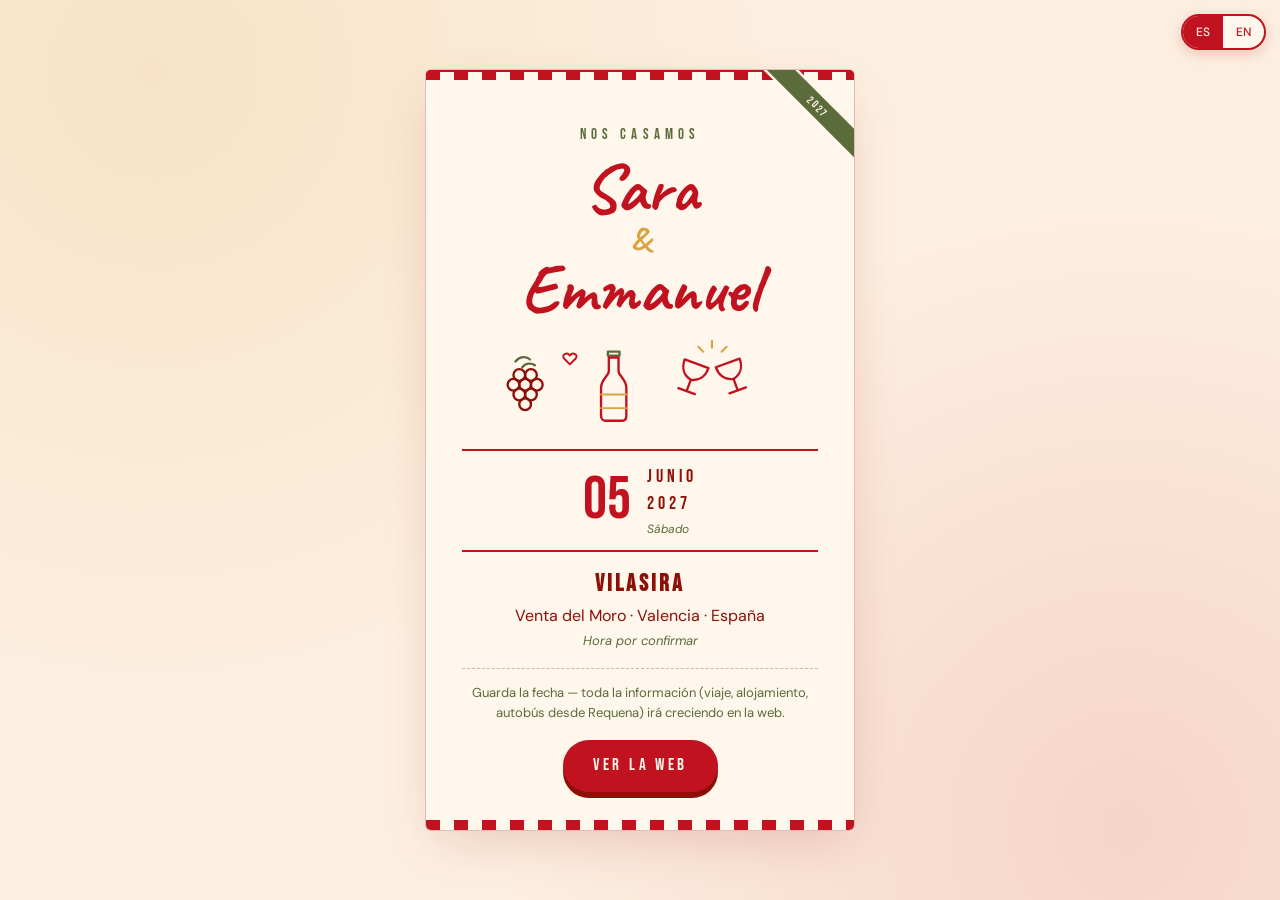
==== save-the-date/index.html @ 6c72cd4c "Web de la boda + save-the-date (demo para GitHub Pages) Sitio estático bilingüe ES/EN y la tarjeta s" ====
<!DOCTYPE html>
<html lang="es">
<head>
<meta charset="utf-8">
<meta name="viewport" content="width=device-width, initial-scale=1, viewport-fit=cover">
<title>Sara &amp; Emmanuel · Save the date · 5 junio 2027</title>
<style>
@font-face{font-family:"Caveat";font-style:normal;font-weight:500;font-display:swap;src:url([data-uri]) format("woff2")}
@font-face{font-family:"Caveat";font-style:normal;font-weight:700;font-display:swap;src:url([data-uri]) format("woff2")}
@font-face{font-family:"Bebas Neue";font-style:normal;font-weight:400;font-display:swap;src:url([data-uri]) format("woff2")}
@font-face{font-family:"DM Sans";font-style:normal;font-weight:400;font-display:swap;src:url([data-uri]) format("woff2")}
@font-face{font-family:"DM Sans";font-style:normal;font-weight:500;font-display:swap;src:url([data-uri]) format("woff2")}
@font-face{font-family:"DM Sans";font-style:italic;font-weight:400;font-display:swap;src:url([data-uri]) format("woff2")}

  :root{
    --ink:#8C1007;        /* rojo tomate oscuro */
    --red:#C1121F;
    --cream:#FFF6EC;
    --paper:#FDEFE0;
    --olive:#5B6B3A;
    --gold:#D9A441;
    --shadow:rgba(140,16,7,.18);
  }
  *{box-sizing:border-box;margin:0;padding:0}
  html{-webkit-text-size-adjust:100%}
  body{
    background:var(--paper);
    background-image:
      radial-gradient(circle at 12% 8%, rgba(217,164,65,.16), transparent 45%),
      radial-gradient(circle at 88% 92%, rgba(193,18,31,.12), transparent 45%);
    color:var(--ink);
    font-family:"DM Sans",system-ui,-apple-system,"Segoe UI",sans-serif;
    min-height:100dvh;
    display:flex;align-items:center;justify-content:center;
    padding:clamp(12px,4vw,40px);
    line-height:1.5;
  }
  /* ---- switch idioma ---- */
  .lang{
    position:fixed;top:14px;right:14px;z-index:20;
    display:flex;border:2px solid var(--red);border-radius:999px;overflow:hidden;
    background:var(--cream);font-size:12px;letter-spacing:.08em;
    box-shadow:0 4px 14px var(--shadow);
  }
  .lang button{
    appearance:none;border:0;background:transparent;color:var(--red);
    font:inherit;font-weight:500;padding:7px 13px;cursor:pointer;
  }
  .lang button[aria-pressed="true"]{background:var(--red);color:var(--cream)}
  [data-lang]{display:none}
  body.es [data-lang="es"],body.en [data-lang="en"]{display:block}
  span[data-lang]{display:none}
  body.es span[data-lang="es"],body.en span[data-lang="en"]{display:inline}

  /* ---- la tarjeta ---- */
  .card{
    width:min(430px,100%);
    background:var(--cream);
    border-radius:6px;
    padding:clamp(24px,7vw,40px) clamp(20px,6vw,36px) clamp(28px,7vw,38px);
    position:relative;
    box-shadow:0 18px 50px -12px var(--shadow), 0 2px 0 var(--red) inset;
    border:1px solid rgba(140,16,7,.25);
    overflow:hidden;
  }
  /* franja tipo mantel a rayas */
  .card::before{
    content:"";position:absolute;inset:0 0 auto;height:10px;
    background:repeating-linear-gradient(90deg,var(--red) 0 14px,transparent 14px 28px);
  }
  .card::after{
    content:"";position:absolute;inset:auto 0 0;height:10px;
    background:repeating-linear-gradient(90deg,var(--red) 0 14px,transparent 14px 28px);
  }

  .kicker{
    font-family:"Bebas Neue",Impact,sans-serif;
    font-size:clamp(13px,3.4vw,15px);letter-spacing:.34em;
    color:var(--olive);text-align:center;margin-top:14px;
  }
  .names{
    font-family:"Caveat",cursive;
    font-size:clamp(46px,13vw,68px);line-height:.95;
    text-align:center;color:var(--red);margin:10px 0 4px;
  }
  .names .amp{display:block;font-size:.5em;color:var(--gold);margin:2px 0}
  .placeholder{
    background:rgba(217,164,65,.22);
    border-bottom:2px dotted var(--gold);
    padding:0 .12em;border-radius:3px;
  }

  .art{display:block;width:min(300px,82%);margin:18px auto 2px}

  /* bloque fecha tipo sello */
  .date{
    display:flex;align-items:center;justify-content:center;gap:clamp(10px,3vw,16px);
    border-top:2px solid var(--red);border-bottom:2px solid var(--red);
    padding:12px 0;margin:16px 0 14px;
  }
  .date .d{font-family:"Bebas Neue",Impact,sans-serif;font-size:clamp(44px,12vw,60px);line-height:.85;color:var(--red)}
  .date .m{font-family:"Bebas Neue",Impact,sans-serif;font-size:clamp(15px,4vw,18px);letter-spacing:.22em;text-align:left}
  .date .m small{display:block;font-family:"DM Sans",sans-serif;font-style:italic;
    letter-spacing:0;font-size:12px;color:var(--olive);margin-top:3px}

  .where{text-align:center;font-size:clamp(14px,3.8vw,16px)}
  .where strong{display:block;font-family:"Bebas Neue",Impact,sans-serif;
    font-size:clamp(20px,5.4vw,24px);letter-spacing:.12em;margin-bottom:2px}
  .where em{font-style:italic;color:var(--olive);font-size:13px}

  .note{
    margin-top:16px;padding-top:14px;border-top:1px dashed rgba(140,16,7,.3);
    text-align:center;font-size:13px;color:var(--olive);
  }
  .cta{
    display:block;margin:18px auto 0;width:fit-content;
    background:var(--red);color:var(--cream);text-decoration:none;
    font-family:"Bebas Neue",Impact,sans-serif;letter-spacing:.2em;
    font-size:clamp(15px,4vw,17px);padding:13px 30px;border-radius:999px;
    box-shadow:0 6px 0 #8C1007;transition:transform .12s ease,box-shadow .12s ease;
  }
  .cta:active{transform:translateY(4px);box-shadow:0 2px 0 #8C1007}
  /* lazo de esquina a 45°: contenedor cuadrado que recorta la banda */
  .stamp{
    position:absolute;top:0;right:0;width:100px;height:100px;
    overflow:hidden;pointer-events:none;
  }
  .stamp b{
    position:absolute;top:26px;right:-38px;width:150px;
    display:block;text-align:center;transform:rotate(45deg);
    background:var(--olive);color:var(--cream);
    font-family:"Bebas Neue",Impact,sans-serif;font-weight:400;
    letter-spacing:.2em;text-indent:.2em;font-size:11px;line-height:1;
    padding:5px 0 4px;
    /* franja crema que separa el lazo de las rayas del borde */
    box-shadow:0 0 0 2.5px var(--cream);
  }
</style>
</head>
<body class="es">

<div class="lang" role="group" aria-label="Idioma / Language">
  <button id="btn-es" aria-pressed="true">ES</button>
  <button id="btn-en" aria-pressed="false">EN</button>
</div>

<main class="card">
  <div class="stamp"><b>2027</b></div>

  <p class="kicker"><span data-lang="es">NOS CASAMOS</span><span data-lang="en">WE'RE GETTING MARRIED</span></p>

  <h1 class="names">
    Sara
    <span class="amp">&amp;</span>
    Emmanuel
  </h1>

  <!-- ilustración a mano: uvas, botella y brindis (Requena = tierra de vino) -->
  <svg class="art" viewBox="0 0 300 96" fill="none" stroke="#C1121F" stroke-width="2.4"
       stroke-linecap="round" stroke-linejoin="round" aria-hidden="true">
    <!-- uvas -->
    <g transform="translate(-62,6)">
      <g stroke="#5B6B3A">
        <path d="M84 16c4-5 11-6 15-2"/>
        <path d="M91 22c3-4 9-5 13-2"/>
      </g>
      <g stroke="#8C1007">
        <circle cx="88" cy="30" r="6"/><circle cx="100" cy="30" r="6"/>
        <circle cx="94" cy="40" r="6"/><circle cx="106" cy="40" r="6"/>
        <circle cx="82" cy="40" r="6"/><circle cx="88" cy="50" r="6"/>
        <circle cx="100" cy="50" r="6"/><circle cx="94" cy="60" r="6"/>
      </g>
    </g>

    <!-- botella -->
    <g transform="translate(104,8)">
      <path d="M13 4h12v4h-12z" stroke="#5B6B3A"/>
      <path d="M14 10h10v14c0 5 8 8 8 17v29c0 3-2 5-5 5H11c-3 0-5-2-5-5V41c0-9 8-12 8-17V10z"/>
      <path d="M6 48h26M6 62h26" stroke="#D9A441" stroke-width="2"/>
    </g>

    <!-- brindis: dos copas chocando -->
    <g transform="translate(196,20) rotate(20)">
      <path d="M0 0h26c0 10-5.5 16-13 17.5C5.5 16 0 10 0 0z"/>
      <path d="M13 17.5V30M4 30h18"/>
    </g>
    <g transform="translate(228,28) rotate(-20)">
      <path d="M0 0h26c0 10-5.5 16-13 17.5C5.5 16 0 10 0 0z"/>
      <path d="M13 17.5V30M4 30h18"/>
    </g>
    <!-- chispas del brindis -->
    <g stroke="#D9A441" stroke-width="2.2">
      <path d="M224 8v-7M215 12l-5-5M234 12l5-5"/>
    </g>

    <!-- corazoncito -->
    <path d="M78 16c-3-4-9-1-6 3l6 6 6-6c3-4-3-7-6-3z" stroke="#C1121F" stroke-width="2"/>
  </svg>

  <div class="date">
    <span class="d">05</span>
    <span class="m">
      <span data-lang="es">JUNIO<br>2027</span><span data-lang="en">JUNE<br>2027</span>
      <small><span data-lang="es">Sábado</span><span data-lang="en">Saturday</span></small>
    </span>
  </div>

  <p class="where">
    <strong>VILASIRA</strong>
    Venta del Moro · Valencia · <span data-lang="es">España</span><span data-lang="en">Spain</span><br>
    <em><span data-lang="es">Hora por confirmar</span><span data-lang="en">Time to be confirmed</span></em>
  </p>

  <p class="note">
    <span data-lang="es">Guarda la fecha — toda la información (viaje, alojamiento, autobús desde Requena) irá creciendo en la web.</span>
    <span data-lang="en">Save the date — travel, lodging and the Requena shuttle details will keep growing on the website.</span>
  </p>

  <a class="cta" href="../"><span data-lang="es">VER LA WEB</span><span data-lang="en">OPEN THE WEBSITE</span></a>
</main>

<script>
  const b = document.body, es = document.getElementById('btn-es'), en = document.getElementById('btn-en');
  function set(l){
    b.className = l;
    es.setAttribute('aria-pressed', l === 'es');
    en.setAttribute('aria-pressed', l === 'en');
    document.documentElement.lang = l;
  }
  es.onclick = () => set('es');
  en.onclick = () => set('en');
</script>
</body>
</html>
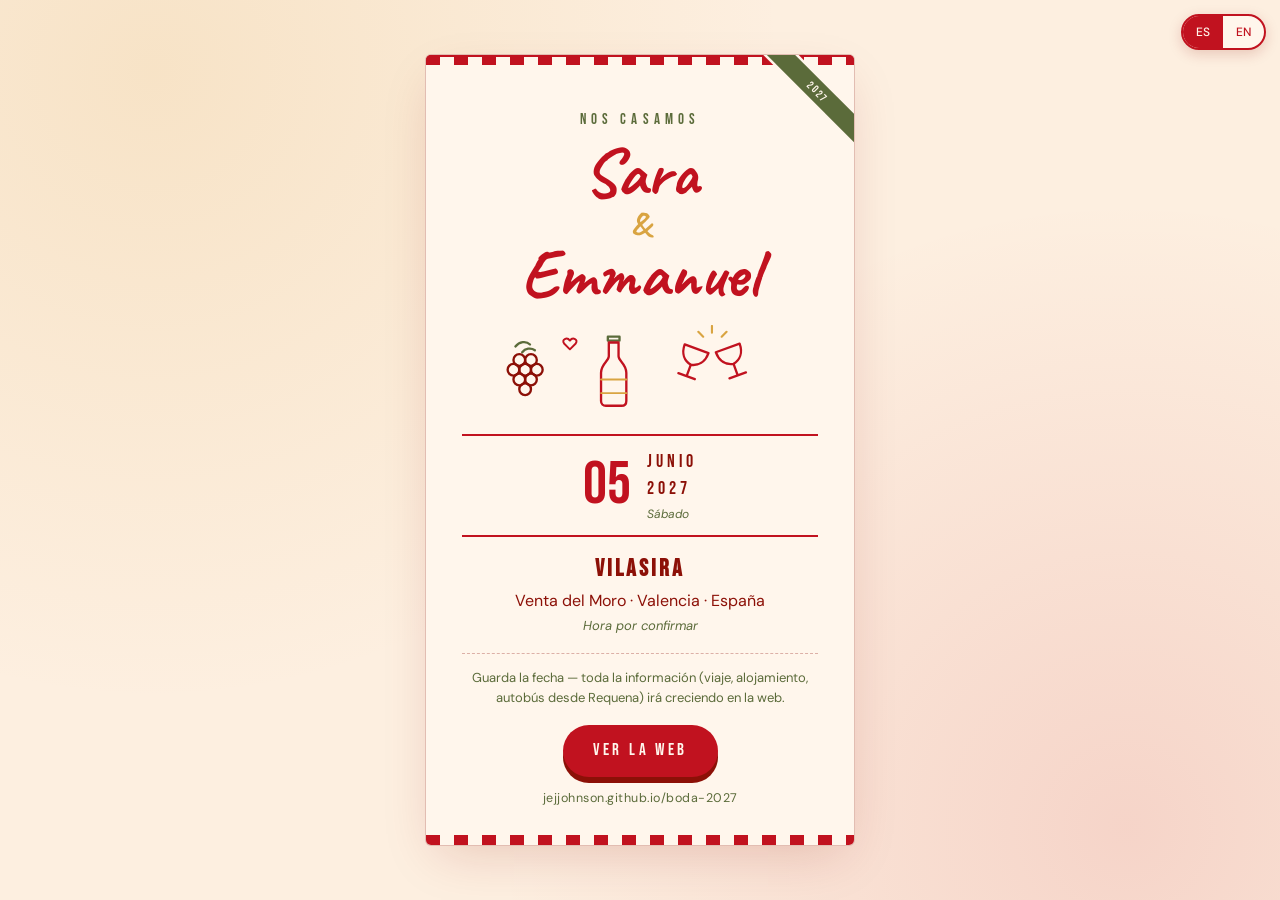
==== commit cd0fecc9: "Save-the-date: URL de la web bajo el botón, imágenes re-exportadas Co-Authored-By: Claude Fable 5.1 " ====
--- a/save-the-date/index.html
+++ b/save-the-date/index.html
@@ -120,6 +120,7 @@
     box-shadow:0 6px 0 #8C1007;transition:transform .12s ease,box-shadow .12s ease;
   }
   .cta:active{transform:translateY(4px);box-shadow:0 2px 0 #8C1007}
+  .url{margin-top:12px;text-align:center;font-size:12.5px;letter-spacing:.04em;color:var(--olive)}
   /* lazo de esquina a 45°: contenedor cuadrado que recorta la banda */
   .stamp{
     position:absolute;top:0;right:0;width:100px;height:100px;
@@ -217,6 +218,7 @@
   </p>
 
   <a class="cta" href="../"><span data-lang="es">VER LA WEB</span><span data-lang="en">OPEN THE WEBSITE</span></a>
+  <p class="url">jejjohnson.github.io/boda-2027</p>
 </main>
 
 <script>
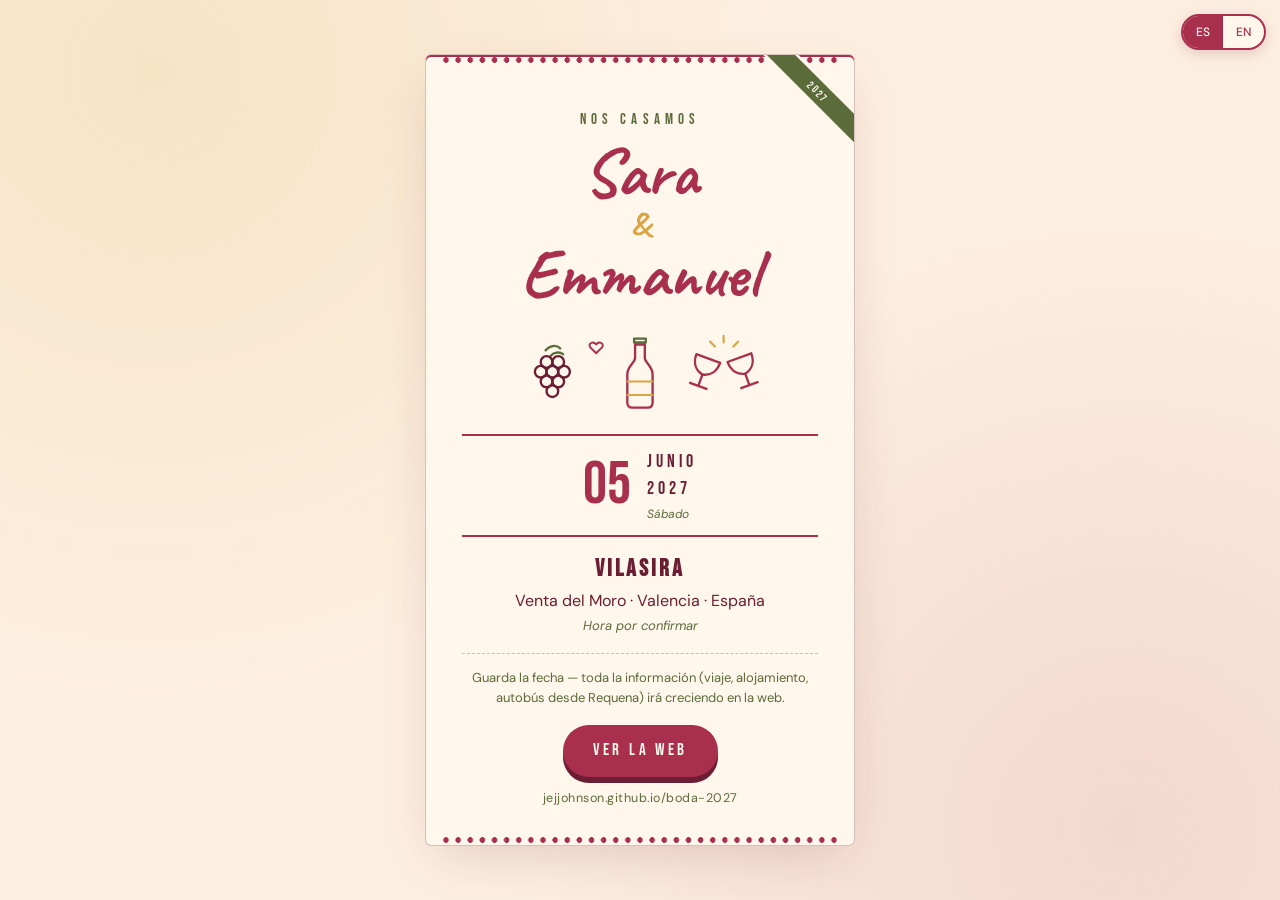
==== commit 48e985e7: "Web pública: versión preliminar — cómo llegar y dónde dormir Solo EE. UU. (sin Canadá), precios re-v" ====
--- a/save-the-date/index.html
+++ b/save-the-date/index.html
@@ -13,13 +13,13 @@
 @font-face{font-family:"DM Sans";font-style:italic;font-weight:400;font-display:swap;src:url([data-uri]) format("woff2")}
 
   :root{
-    --ink:#8C1007;        /* rojo tomate oscuro */
-    --red:#C1121F;
+    --ink:#6B1E33;        /* granate oscuro (uva) */
+    --red:#A82F4E;
     --cream:#FFF6EC;
     --paper:#FDEFE0;
     --olive:#5B6B3A;
     --gold:#D9A441;
-    --shadow:rgba(140,16,7,.18);
+    --shadow:rgba(107,30,51,.18);
   }
   *{box-sizing:border-box;margin:0;padding:0}
   html{-webkit-text-size-adjust:100%}
@@ -27,7 +27,7 @@
     background:var(--paper);
     background-image:
       radial-gradient(circle at 12% 8%, rgba(217,164,65,.16), transparent 45%),
-      radial-gradient(circle at 88% 92%, rgba(193,18,31,.12), transparent 45%);
+      radial-gradient(circle at 88% 92%, rgba(168,47,78,.12), transparent 45%);
     color:var(--ink);
     font-family:"DM Sans",system-ui,-apple-system,"Segoe UI",sans-serif;
     min-height:100dvh;
@@ -60,17 +60,17 @@
     padding:clamp(24px,7vw,40px) clamp(20px,6vw,36px) clamp(28px,7vw,38px);
     position:relative;
     box-shadow:0 18px 50px -12px var(--shadow), 0 2px 0 var(--red) inset;
-    border:1px solid rgba(140,16,7,.25);
+    border:1px solid rgba(107,30,51,.25);
     overflow:hidden;
   }
-  /* franja tipo mantel a rayas */
+  /* cenefa: hilera de uvas (puntos granate) */
   .card::before{
-    content:"";position:absolute;inset:0 0 auto;height:10px;
-    background:repeating-linear-gradient(90deg,var(--red) 0 14px,transparent 14px 28px);
+    content:"";position:absolute;top:0;left:14px;right:14px;height:10px;
+    background:radial-gradient(circle at 50% 50%,var(--red) 2.6px,transparent 3px) center top/12px 10px space no-repeat;
   }
   .card::after{
-    content:"";position:absolute;inset:auto 0 0;height:10px;
-    background:repeating-linear-gradient(90deg,var(--red) 0 14px,transparent 14px 28px);
+    content:"";position:absolute;bottom:0;left:14px;right:14px;height:10px;
+    background:radial-gradient(circle at 50% 50%,var(--red) 2.6px,transparent 3px) center bottom/12px 10px space no-repeat;
   }
 
   .kicker{
@@ -109,7 +109,7 @@
   .where em{font-style:italic;color:var(--olive);font-size:13px}
 
   .note{
-    margin-top:16px;padding-top:14px;border-top:1px dashed rgba(140,16,7,.3);
+    margin-top:16px;padding-top:14px;border-top:1px dashed rgba(107,30,51,.3);
     text-align:center;font-size:13px;color:var(--olive);
   }
   .cta{
@@ -117,9 +117,9 @@
     background:var(--red);color:var(--cream);text-decoration:none;
     font-family:"Bebas Neue",Impact,sans-serif;letter-spacing:.2em;
     font-size:clamp(15px,4vw,17px);padding:13px 30px;border-radius:999px;
-    box-shadow:0 6px 0 #8C1007;transition:transform .12s ease,box-shadow .12s ease;
-  }
-  .cta:active{transform:translateY(4px);box-shadow:0 2px 0 #8C1007}
+    box-shadow:0 6px 0 #6B1E33;transition:transform .12s ease,box-shadow .12s ease;
+  }
+  .cta:active{transform:translateY(4px);box-shadow:0 2px 0 #6B1E33}
   .url{margin-top:12px;text-align:center;font-size:12.5px;letter-spacing:.04em;color:var(--olive)}
   /* lazo de esquina a 45°: contenedor cuadrado que recorta la banda */
   .stamp{
@@ -157,45 +157,43 @@
   </h1>
 
   <!-- ilustración a mano: uvas, botella y brindis (Requena = tierra de vino) -->
-  <svg class="art" viewBox="0 0 300 96" fill="none" stroke="#C1121F" stroke-width="2.4"
+  <svg class="art" viewBox="0 0 300 96" fill="none" stroke="#A82F4E" stroke-width="2.4"
        stroke-linecap="round" stroke-linejoin="round" aria-hidden="true">
+    <!-- composición simétrica: uvas (x=60) · botella (x=150) · brindis (x=240), todo centrado en y≈50 -->
     <!-- uvas -->
-    <g transform="translate(-62,6)">
-      <g stroke="#5B6B3A">
-        <path d="M84 16c4-5 11-6 15-2"/>
-        <path d="M91 22c3-4 9-5 13-2"/>
-      </g>
-      <g stroke="#8C1007">
-        <circle cx="88" cy="30" r="6"/><circle cx="100" cy="30" r="6"/>
-        <circle cx="94" cy="40" r="6"/><circle cx="106" cy="40" r="6"/>
-        <circle cx="82" cy="40" r="6"/><circle cx="88" cy="50" r="6"/>
-        <circle cx="100" cy="50" r="6"/><circle cx="94" cy="60" r="6"/>
-      </g>
-    </g>
+    <g stroke="#5B6B3A">
+      <path d="M53 26c4-5 11-6 15-2"/>
+      <path d="M58 32c3-4 9-5 13-2"/>
+    </g>
+    <g stroke="#6B1E33">
+      <circle cx="54" cy="38" r="6"/><circle cx="66" cy="38" r="6"/>
+      <circle cx="48" cy="48" r="6"/><circle cx="60" cy="48" r="6"/><circle cx="72" cy="48" r="6"/>
+      <circle cx="54" cy="58" r="6"/><circle cx="66" cy="58" r="6"/>
+      <circle cx="60" cy="68" r="6"/>
+    </g>
+    <!-- corazoncito -->
+    <path d="M105 20c-3-4-9-1-6 3l6 6 6-6c3-4-3-7-6-3z" stroke-width="2"/>
 
     <!-- botella -->
-    <g transform="translate(104,8)">
+    <g transform="translate(131,10)">
       <path d="M13 4h12v4h-12z" stroke="#5B6B3A"/>
       <path d="M14 10h10v14c0 5 8 8 8 17v29c0 3-2 5-5 5H11c-3 0-5-2-5-5V41c0-9 8-12 8-17V10z"/>
       <path d="M6 48h26M6 62h26" stroke="#D9A441" stroke-width="2"/>
     </g>
 
     <!-- brindis: dos copas chocando -->
-    <g transform="translate(196,20) rotate(20)">
+    <g transform="translate(208,30) rotate(20)">
       <path d="M0 0h26c0 10-5.5 16-13 17.5C5.5 16 0 10 0 0z"/>
       <path d="M13 17.5V30M4 30h18"/>
     </g>
-    <g transform="translate(228,28) rotate(-20)">
+    <g transform="translate(240,38) rotate(-20)">
       <path d="M0 0h26c0 10-5.5 16-13 17.5C5.5 16 0 10 0 0z"/>
       <path d="M13 17.5V30M4 30h18"/>
     </g>
     <!-- chispas del brindis -->
     <g stroke="#D9A441" stroke-width="2.2">
-      <path d="M224 8v-7M215 12l-5-5M234 12l5-5"/>
-    </g>
-
-    <!-- corazoncito -->
-    <path d="M78 16c-3-4-9-1-6 3l6 6 6-6c3-4-3-7-6-3z" stroke="#C1121F" stroke-width="2"/>
+      <path d="M236 18v-7M227 22l-5-5M246 22l5-5"/>
+    </g>
   </svg>
 
   <div class="date">
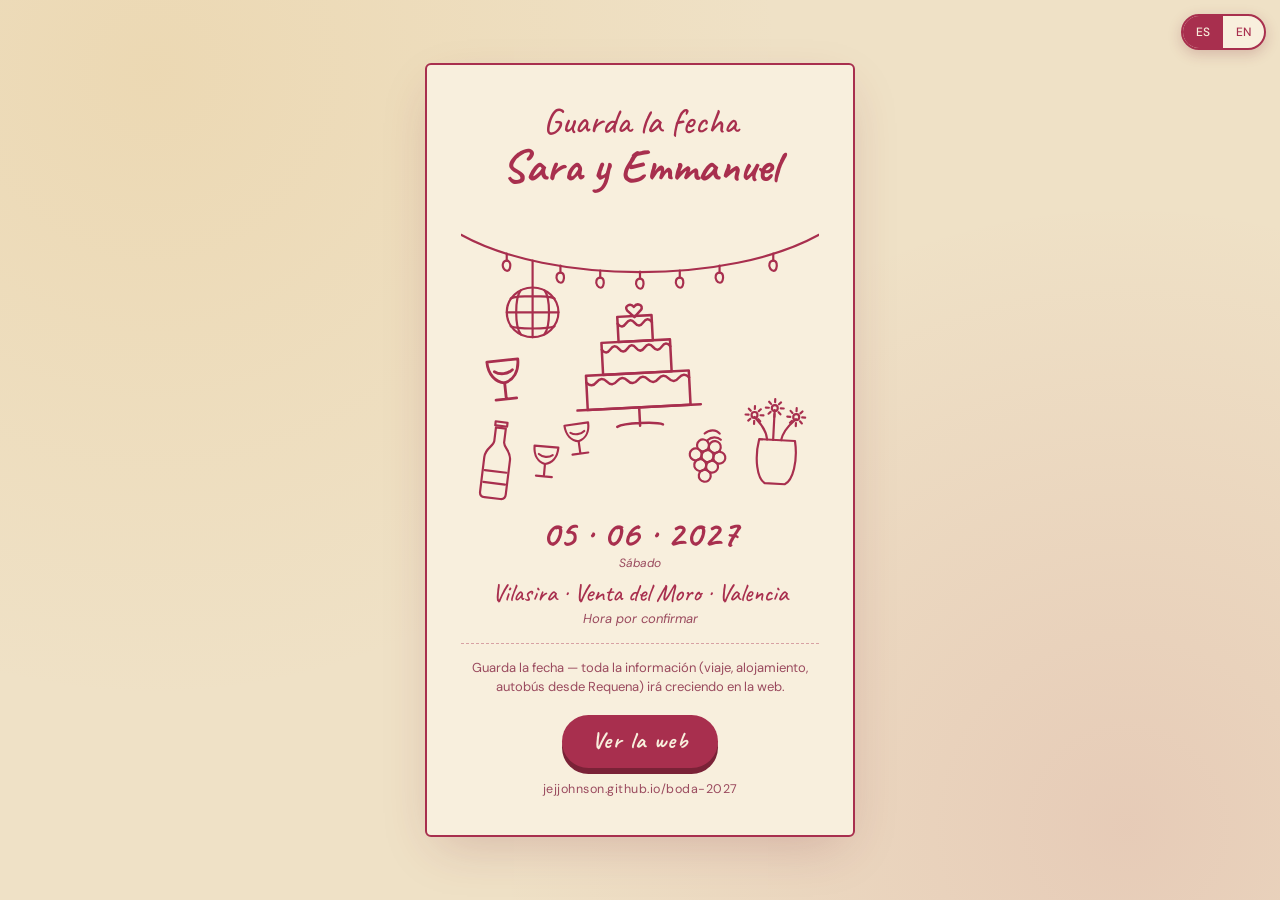
==== commit b2927a64: "Save-the-date: nombres en una sola línea en ES y EN Co-Authored-By: Claude Fable 5.1 <noreply@anthro" ====
--- a/save-the-date/index.html
+++ b/save-the-date/index.html
@@ -5,137 +5,48 @@
 <meta name="viewport" content="width=device-width, initial-scale=1, viewport-fit=cover">
 <title>Sara &amp; Emmanuel · Save the date · 5 junio 2027</title>
 <style>
+@font-face{font-family:"Lilita One";font-style:normal;font-weight:400;font-display:swap;src:url([data-uri]) format("woff2")}
 @font-face{font-family:"Caveat";font-style:normal;font-weight:500;font-display:swap;src:url([data-uri]) format("woff2")}
 @font-face{font-family:"Caveat";font-style:normal;font-weight:700;font-display:swap;src:url([data-uri]) format("woff2")}
-@font-face{font-family:"Bebas Neue";font-style:normal;font-weight:400;font-display:swap;src:url([data-uri]) format("woff2")}
 @font-face{font-family:"DM Sans";font-style:normal;font-weight:400;font-display:swap;src:url([data-uri]) format("woff2")}
 @font-face{font-family:"DM Sans";font-style:normal;font-weight:500;font-display:swap;src:url([data-uri]) format("woff2")}
 @font-face{font-family:"DM Sans";font-style:italic;font-weight:400;font-display:swap;src:url([data-uri]) format("woff2")}
 
-  :root{
-    --ink:#6B1E33;        /* granate oscuro (uva) */
-    --red:#A82F4E;
-    --cream:#FFF6EC;
-    --paper:#FDEFE0;
-    --olive:#5B6B3A;
-    --gold:#D9A441;
-    --shadow:rgba(107,30,51,.18);
-  }
+  :root{--grape:#A82F4E;--grape-dark:#7A2237;--acc:var(--grape);--cream:#F8EFDD;--paper:#EFE1C6;
+    --ink:#7A2237;--sub:#9A4A5E;--line:rgba(168,47,78,.4);--shadow:rgba(122,34,55,.22)}
+  body{background:var(--paper);color:var(--ink);
+    background-image:radial-gradient(circle at 12% 8%,rgba(217,164,65,.14),transparent 45%),radial-gradient(circle at 88% 92%,rgba(168,47,78,.12),transparent 45%)}
+  .hand-top{font-family:"Caveat",cursive;font-weight:500;font-size:clamp(28px,8vw,36px);line-height:1;text-align:center;color:var(--grape)}
+  .hand-names{font-family:"Caveat",cursive;font-weight:700;font-size:clamp(32px,10vw,46px);line-height:1;text-align:center;color:var(--grape);margin-top:4px;white-space:nowrap}
+  .scene{display:block;width:100%;height:auto;margin:6px 0 0}
+  .hand-date{font-family:"Caveat",cursive;font-weight:700;font-size:clamp(30px,8.5vw,38px);line-height:1;text-align:center;color:var(--grape);margin-top:10px;letter-spacing:.02em}
+  .hand-date small{display:block;font-family:"DM Sans",sans-serif;font-style:italic;font-weight:400;font-size:12px;letter-spacing:0;color:var(--sub);margin-top:4px}
+  .hand-where{font-family:"Caveat",cursive;font-weight:500;font-size:clamp(20px,5.8vw,25px);line-height:1.15;text-align:center;color:var(--grape);margin-top:10px}
+  .hand-where em{display:block;font-family:"DM Sans",sans-serif;font-style:italic;font-size:13px;color:var(--sub);margin-top:4px}
+  .cta{display:block;margin:18px auto 0;width:fit-content;background:var(--grape);color:var(--cream);text-decoration:none;
+    font-family:"Caveat",cursive;font-weight:700;letter-spacing:.06em;font-size:clamp(20px,5.4vw,23px);padding:9px 30px 10px;border-radius:999px;
+    box-shadow:0 6px 0 var(--grape-dark);transition:transform .12s ease,box-shadow .12s ease}
+  .cta:active{transform:translateY(4px);box-shadow:0 2px 0 var(--grape-dark)}
+
+
   *{box-sizing:border-box;margin:0;padding:0}
   html{-webkit-text-size-adjust:100%}
-  body{
-    background:var(--paper);
-    background-image:
-      radial-gradient(circle at 12% 8%, rgba(217,164,65,.16), transparent 45%),
-      radial-gradient(circle at 88% 92%, rgba(168,47,78,.12), transparent 45%);
-    color:var(--ink);
-    font-family:"DM Sans",system-ui,-apple-system,"Segoe UI",sans-serif;
-    min-height:100dvh;
-    display:flex;align-items:center;justify-content:center;
-    padding:clamp(12px,4vw,40px);
-    line-height:1.5;
-  }
-  /* ---- switch idioma ---- */
-  .lang{
-    position:fixed;top:14px;right:14px;z-index:20;
-    display:flex;border:2px solid var(--red);border-radius:999px;overflow:hidden;
-    background:var(--cream);font-size:12px;letter-spacing:.08em;
-    box-shadow:0 4px 14px var(--shadow);
-  }
-  .lang button{
-    appearance:none;border:0;background:transparent;color:var(--red);
-    font:inherit;font-weight:500;padding:7px 13px;cursor:pointer;
-  }
-  .lang button[aria-pressed="true"]{background:var(--red);color:var(--cream)}
+  body{min-height:100dvh;display:flex;align-items:center;justify-content:center;padding:clamp(12px,4vw,40px);line-height:1.5;
+    font-family:"DM Sans",system-ui,-apple-system,"Segoe UI",sans-serif}
+  .lang{position:fixed;top:14px;right:14px;z-index:20;display:flex;border:2px solid var(--acc);border-radius:999px;overflow:hidden;
+    background:var(--cream);font-size:12px;letter-spacing:.08em;box-shadow:0 4px 14px var(--shadow)}
+  .lang button{appearance:none;border:0;background:transparent;color:var(--acc);font:inherit;font-weight:500;padding:7px 13px;cursor:pointer}
+  .lang button[aria-pressed="true"]{background:var(--acc);color:var(--cream)}
   [data-lang]{display:none}
   body.es [data-lang="es"],body.en [data-lang="en"]{display:block}
   span[data-lang]{display:none}
   body.es span[data-lang="es"],body.en span[data-lang="en"]{display:inline}
+  .card{width:min(430px,100%);background:var(--cream);border-radius:6px;position:relative;overflow:hidden;
+    padding:clamp(24px,7vw,38px) clamp(20px,6vw,34px) clamp(28px,7vw,36px);
+    box-shadow:0 18px 50px -12px var(--shadow);border:2px solid var(--acc)}
+  .note{margin-top:16px;padding-top:14px;border-top:1px dashed var(--line);text-align:center;font-size:13px;color:var(--sub)}
+  .url{margin-top:12px;text-align:center;font-size:12.5px;letter-spacing:.04em;color:var(--sub)}
 
-  /* ---- la tarjeta ---- */
-  .card{
-    width:min(430px,100%);
-    background:var(--cream);
-    border-radius:6px;
-    padding:clamp(24px,7vw,40px) clamp(20px,6vw,36px) clamp(28px,7vw,38px);
-    position:relative;
-    box-shadow:0 18px 50px -12px var(--shadow), 0 2px 0 var(--red) inset;
-    border:1px solid rgba(107,30,51,.25);
-    overflow:hidden;
-  }
-  /* cenefa: hilera de uvas (puntos granate) */
-  .card::before{
-    content:"";position:absolute;top:0;left:14px;right:14px;height:10px;
-    background:radial-gradient(circle at 50% 50%,var(--red) 2.6px,transparent 3px) center top/12px 10px space no-repeat;
-  }
-  .card::after{
-    content:"";position:absolute;bottom:0;left:14px;right:14px;height:10px;
-    background:radial-gradient(circle at 50% 50%,var(--red) 2.6px,transparent 3px) center bottom/12px 10px space no-repeat;
-  }
-
-  .kicker{
-    font-family:"Bebas Neue",Impact,sans-serif;
-    font-size:clamp(13px,3.4vw,15px);letter-spacing:.34em;
-    color:var(--olive);text-align:center;margin-top:14px;
-  }
-  .names{
-    font-family:"Caveat",cursive;
-    font-size:clamp(46px,13vw,68px);line-height:.95;
-    text-align:center;color:var(--red);margin:10px 0 4px;
-  }
-  .names .amp{display:block;font-size:.5em;color:var(--gold);margin:2px 0}
-  .placeholder{
-    background:rgba(217,164,65,.22);
-    border-bottom:2px dotted var(--gold);
-    padding:0 .12em;border-radius:3px;
-  }
-
-  .art{display:block;width:min(300px,82%);margin:18px auto 2px}
-
-  /* bloque fecha tipo sello */
-  .date{
-    display:flex;align-items:center;justify-content:center;gap:clamp(10px,3vw,16px);
-    border-top:2px solid var(--red);border-bottom:2px solid var(--red);
-    padding:12px 0;margin:16px 0 14px;
-  }
-  .date .d{font-family:"Bebas Neue",Impact,sans-serif;font-size:clamp(44px,12vw,60px);line-height:.85;color:var(--red)}
-  .date .m{font-family:"Bebas Neue",Impact,sans-serif;font-size:clamp(15px,4vw,18px);letter-spacing:.22em;text-align:left}
-  .date .m small{display:block;font-family:"DM Sans",sans-serif;font-style:italic;
-    letter-spacing:0;font-size:12px;color:var(--olive);margin-top:3px}
-
-  .where{text-align:center;font-size:clamp(14px,3.8vw,16px)}
-  .where strong{display:block;font-family:"Bebas Neue",Impact,sans-serif;
-    font-size:clamp(20px,5.4vw,24px);letter-spacing:.12em;margin-bottom:2px}
-  .where em{font-style:italic;color:var(--olive);font-size:13px}
-
-  .note{
-    margin-top:16px;padding-top:14px;border-top:1px dashed rgba(107,30,51,.3);
-    text-align:center;font-size:13px;color:var(--olive);
-  }
-  .cta{
-    display:block;margin:18px auto 0;width:fit-content;
-    background:var(--red);color:var(--cream);text-decoration:none;
-    font-family:"Bebas Neue",Impact,sans-serif;letter-spacing:.2em;
-    font-size:clamp(15px,4vw,17px);padding:13px 30px;border-radius:999px;
-    box-shadow:0 6px 0 #6B1E33;transition:transform .12s ease,box-shadow .12s ease;
-  }
-  .cta:active{transform:translateY(4px);box-shadow:0 2px 0 #6B1E33}
-  .url{margin-top:12px;text-align:center;font-size:12.5px;letter-spacing:.04em;color:var(--olive)}
-  /* lazo de esquina a 45°: contenedor cuadrado que recorta la banda */
-  .stamp{
-    position:absolute;top:0;right:0;width:100px;height:100px;
-    overflow:hidden;pointer-events:none;
-  }
-  .stamp b{
-    position:absolute;top:26px;right:-38px;width:150px;
-    display:block;text-align:center;transform:rotate(45deg);
-    background:var(--olive);color:var(--cream);
-    font-family:"Bebas Neue",Impact,sans-serif;font-weight:400;
-    letter-spacing:.2em;text-indent:.2em;font-size:11px;line-height:1;
-    padding:5px 0 4px;
-    /* franja crema que separa el lazo de las rayas del borde */
-    box-shadow:0 0 0 2.5px var(--cream);
-  }
 </style>
 </head>
 <body class="es">
@@ -146,89 +57,57 @@
 </div>
 
 <main class="card">
-  <div class="stamp"><b>2027</b></div>
+  <p class="hand-top"><span data-lang="es">Guarda la fecha</span><span data-lang="en">Save the date</span></p>
+  <h1 class="hand-names"><span data-lang="es">Sara y Emmanuel</span><span data-lang="en">Sara and Emmanuel</span></h1>
 
-  <p class="kicker"><span data-lang="es">NOS CASAMOS</span><span data-lang="en">WE'RE GETTING MARRIED</span></p>
-
-  <h1 class="names">
-    Sara
-    <span class="amp">&amp;</span>
-    Emmanuel
-  </h1>
-
-  <!-- ilustración a mano: uvas, botella y brindis (Requena = tierra de vino) -->
-  <svg class="art" viewBox="0 0 300 96" fill="none" stroke="#A82F4E" stroke-width="2.4"
-       stroke-linecap="round" stroke-linejoin="round" aria-hidden="true">
-    <!-- composición simétrica: uvas (x=60) · botella (x=150) · brindis (x=240), todo centrado en y≈50 -->
+  <svg class="scene" viewBox="0 0 360 312" fill="none" stroke="#A82F4E" stroke-width="2.2" stroke-linecap="round" stroke-linejoin="round" aria-hidden="true">
+    <defs>
+      <g id="bulb"><path d="M0 0v7"/><path d="M0 7c-4 0-5 5-3 8s5 3 6 0 1-8-3-8z"/></g>
+      <g id="copa"><path d="M0 0h24c0 10-5 16-12 17.5C5 16 0 10 0 0z"/><path d="M12 17.5V30M4 30h16"/><path d="M5 8c4 3 10 3 14 0"/></g>
+      <g id="fl"><circle r="3"/><path d="M0-9v3M0 6v3M-9 0h3M6 0h3M-6-6l2 2M4 4l2 2M6-6l-2 2M-4 4l-2 2"/></g>
+    </defs>
+    <!-- guirnalda de luces, de lado a lado -->
+    <path d="M0 40C90 90 270 90 360 40"/>
+    <use href="#bulb" x="46" y="59"/><use href="#bulb" x="100" y="71"/><use href="#bulb" x="140" y="76"/><use href="#bulb" x="180" y="77"/><use href="#bulb" x="220" y="76"/><use href="#bulb" x="260" y="71"/><use href="#bulb" x="314" y="59"/>
+    <!-- farolillo colgado de la guirnalda -->
+    <path d="M72 66v26"/>
+    <ellipse cx="72" cy="118" rx="26" ry="25"/>
+    <path d="M72 93v50M50 104c6-3 38-3 44 0M50 132c6 3 38 3 44 0M46 118h52"/>
+    <path d="M60 96c-6 8-6 36 0 44M84 96c6 8 6 36 0 44"/>
+    <!-- tarta de tres pisos sobre pie, grande y un poco ladeada -->
+    <g transform="translate(120,122) rotate(-3 50 60) scale(1.15)">
+      <path d="M35 0h30v22H35z"/><path d="M35 6q3.75 5 7.5 0t7.5 0t7.5 0t7.5 0"/>
+      <path d="M20 22h60v28H20z"/><path d="M20 28q3.75 5 7.5 0t7.5 0t7.5 0t7.5 0t7.5 0t7.5 0t7.5 0t7.5 0"/>
+      <path d="M5 50h90v30H5z"/><path d="M5 56q4.5 5 9 0t9 0t9 0t9 0t9 0t9 0t9 0t9 0t9 0t9 0"/>
+      <path d="M-4 80h108M50 80v16M30 96c6-3 34-3 40 0"/>
+      <path d="M50-8c-3-4-9-1-6 3l6 6 6-6c3-4-3-7-6-3z"/>
+    </g>
+    <!-- copa grande a la izquierda -->
+    <g transform="translate(26,168) rotate(-6) scale(1.3)"><use href="#copa"/></g>
+    <!-- botella tumbada un poco, abajo a la izquierda -->
+    <g transform="translate(22,226) rotate(7)"><path d="M13 0h12v4H13z"/><path d="M14 6h10v14c0 5 8 8 8 17v35c0 3-2 5-5 5H11c-3 0-5-2-5-5V37c0-9 8-12 8-17V6z"/><path d="M8 50h22M8 62h22"/></g>
+    <!-- dos copas más, a distinta altura -->
+    <g transform="translate(74,252) rotate(5)"><use href="#copa"/></g>
+    <g transform="translate(104,232) rotate(-8)"><use href="#copa"/></g>
     <!-- uvas -->
-    <g stroke="#5B6B3A">
-      <path d="M53 26c4-5 11-6 15-2"/>
-      <path d="M58 32c3-4 9-5 13-2"/>
-    </g>
-    <g stroke="#6B1E33">
-      <circle cx="54" cy="38" r="6"/><circle cx="66" cy="38" r="6"/>
-      <circle cx="48" cy="48" r="6"/><circle cx="60" cy="48" r="6"/><circle cx="72" cy="48" r="6"/>
-      <circle cx="54" cy="58" r="6"/><circle cx="66" cy="58" r="6"/>
-      <circle cx="60" cy="68" r="6"/>
-    </g>
-    <!-- corazoncito -->
-    <path d="M105 20c-3-4-9-1-6 3l6 6 6-6c3-4-3-7-6-3z" stroke-width="2"/>
-
-    <!-- botella -->
-    <g transform="translate(131,10)">
-      <path d="M13 4h12v4h-12z" stroke="#5B6B3A"/>
-      <path d="M14 10h10v14c0 5 8 8 8 17v29c0 3-2 5-5 5H11c-3 0-5-2-5-5V41c0-9 8-12 8-17V10z"/>
-      <path d="M6 48h26M6 62h26" stroke="#D9A441" stroke-width="2"/>
-    </g>
-
-    <!-- brindis: dos copas chocando -->
-    <g transform="translate(208,30) rotate(20)">
-      <path d="M0 0h26c0 10-5.5 16-13 17.5C5.5 16 0 10 0 0z"/>
-      <path d="M13 17.5V30M4 30h18"/>
-    </g>
-    <g transform="translate(240,38) rotate(-20)">
-      <path d="M0 0h26c0 10-5.5 16-13 17.5C5.5 16 0 10 0 0z"/>
-      <path d="M13 17.5V30M4 30h18"/>
-    </g>
-    <!-- chispas del brindis -->
-    <g stroke="#D9A441" stroke-width="2.2">
-      <path d="M236 18v-7M227 22l-5-5M246 22l5-5"/>
-    </g>
+    <g transform="translate(232,232) rotate(8)"><path d="M14 6c4-5 11-6 15-2M18 12c3-4 9-5 13-2"/><circle cx="14" cy="18" r="6"/><circle cx="26" cy="18" r="6"/><circle cx="8" cy="28" r="6"/><circle cx="20" cy="28" r="6"/><circle cx="32" cy="28" r="6"/><circle cx="14" cy="38" r="6"/><circle cx="26" cy="38" r="6"/><circle cx="20" cy="48" r="6"/></g>
+    <!-- flores en jarrón -->
+    <g transform="translate(292,205) rotate(3)"><path d="M10 40c-4 20 0 40 8 44h20c8-4 12-24 8-44z"/><path d="M24 40V10M18 40c-2-12-10-18-14-22M32 40c2-12 10-18 14-22"/>
+      <use href="#fl" x="24" y="8"/><use href="#fl" x="4" y="16"/><use href="#fl" x="46" y="16"/></g>
   </svg>
 
-  <div class="date">
-    <span class="d">05</span>
-    <span class="m">
-      <span data-lang="es">JUNIO<br>2027</span><span data-lang="en">JUNE<br>2027</span>
-      <small><span data-lang="es">Sábado</span><span data-lang="en">Saturday</span></small>
-    </span>
-  </div>
+  <p class="hand-date">05 · 06 · 2027<small><span data-lang="es">Sábado</span><span data-lang="en">Saturday</span></small></p>
+  <p class="hand-where">Vilasira · Venta del Moro · Valencia<em><span data-lang="es">Hora por confirmar</span><span data-lang="en">Time to be confirmed</span></em></p>
 
-  <p class="where">
-    <strong>VILASIRA</strong>
-    Venta del Moro · Valencia · <span data-lang="es">España</span><span data-lang="en">Spain</span><br>
-    <em><span data-lang="es">Hora por confirmar</span><span data-lang="en">Time to be confirmed</span></em>
-  </p>
-
-  <p class="note">
-    <span data-lang="es">Guarda la fecha — toda la información (viaje, alojamiento, autobús desde Requena) irá creciendo en la web.</span>
-    <span data-lang="en">Save the date — travel, lodging and the Requena shuttle details will keep growing on the website.</span>
-  </p>
-
-  <a class="cta" href="../"><span data-lang="es">VER LA WEB</span><span data-lang="en">OPEN THE WEBSITE</span></a>
+  <p class="note"><span data-lang="es">Guarda la fecha — toda la información (viaje, alojamiento, autobús desde Requena) irá creciendo en la web.</span><span data-lang="en">Save the date — travel, lodging and the Requena shuttle details will keep growing on the website.</span></p>
+  <a class="cta" href="../"><span data-lang="es">Ver la web</span><span data-lang="en">Open the website</span></a>
   <p class="url">jejjohnson.github.io/boda-2027</p>
 </main>
 
 <script>
   const b = document.body, es = document.getElementById('btn-es'), en = document.getElementById('btn-en');
-  function set(l){
-    b.className = l;
-    es.setAttribute('aria-pressed', l === 'es');
-    en.setAttribute('aria-pressed', l === 'en');
-    document.documentElement.lang = l;
-  }
-  es.onclick = () => set('es');
-  en.onclick = () => set('en');
+  function set(l){ b.className = l; es.setAttribute('aria-pressed', l === 'es'); en.setAttribute('aria-pressed', l === 'en'); document.documentElement.lang = l; }
+  es.onclick = () => set('es'); en.onclick = () => set('en');
 </script>
 </body>
 </html>
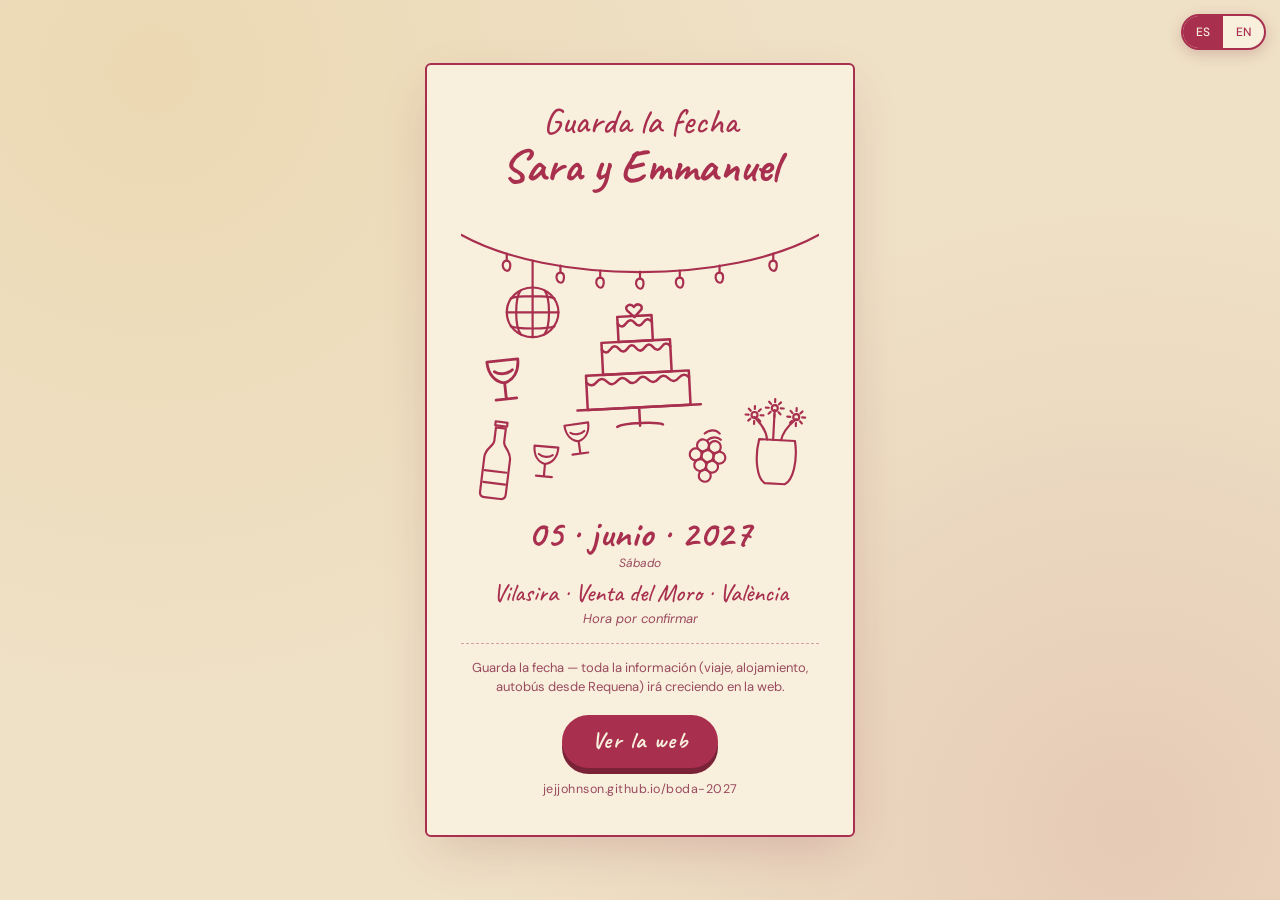
==== commit 63494918: "Fecha con el mes en letras (05 · junio · 2027 / 05 · June · 2027) en la web y el save-the-date; Valè" ====
--- a/save-the-date/index.html
+++ b/save-the-date/index.html
@@ -96,8 +96,8 @@
       <use href="#fl" x="24" y="8"/><use href="#fl" x="4" y="16"/><use href="#fl" x="46" y="16"/></g>
   </svg>
 
-  <p class="hand-date">05 · 06 · 2027<small><span data-lang="es">Sábado</span><span data-lang="en">Saturday</span></small></p>
-  <p class="hand-where">Vilasira · Venta del Moro · Valencia<em><span data-lang="es">Hora por confirmar</span><span data-lang="en">Time to be confirmed</span></em></p>
+  <p class="hand-date">05 · <span data-lang="es">junio</span><span data-lang="en">June</span> · 2027<small><span data-lang="es">Sábado</span><span data-lang="en">Saturday</span></small></p>
+  <p class="hand-where">Vilasira · Venta del Moro · València<em><span data-lang="es">Hora por confirmar</span><span data-lang="en">Time to be confirmed</span></em></p>
 
   <p class="note"><span data-lang="es">Guarda la fecha — toda la información (viaje, alojamiento, autobús desde Requena) irá creciendo en la web.</span><span data-lang="en">Save the date — travel, lodging and the Requena shuttle details will keep growing on the website.</span></p>
   <a class="cta" href="../"><span data-lang="es">Ver la web</span><span data-lang="en">Open the website</span></a>
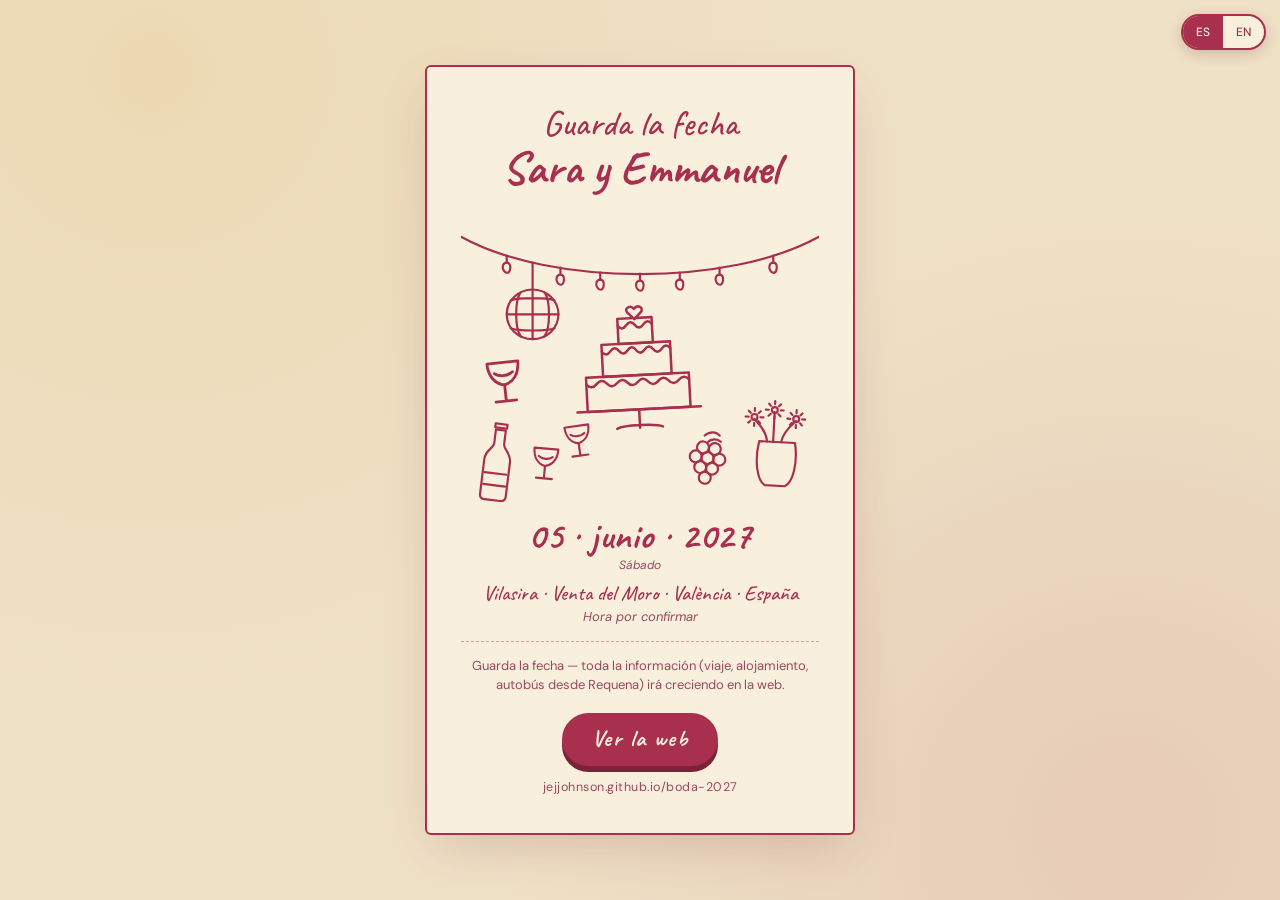
==== commit bc3f200f: "Ubicación con país: Vilasira · Venta del Moro · València · España/Spain (web y save-the-date) Co-Aut" ====
--- a/save-the-date/index.html
+++ b/save-the-date/index.html
@@ -21,8 +21,8 @@
   .scene{display:block;width:100%;height:auto;margin:6px 0 0}
   .hand-date{font-family:"Caveat",cursive;font-weight:700;font-size:clamp(30px,8.5vw,38px);line-height:1;text-align:center;color:var(--grape);margin-top:10px;letter-spacing:.02em}
   .hand-date small{display:block;font-family:"DM Sans",sans-serif;font-style:italic;font-weight:400;font-size:12px;letter-spacing:0;color:var(--sub);margin-top:4px}
-  .hand-where{font-family:"Caveat",cursive;font-weight:500;font-size:clamp(20px,5.8vw,25px);line-height:1.15;text-align:center;color:var(--grape);margin-top:10px}
-  .hand-where em{display:block;font-family:"DM Sans",sans-serif;font-style:italic;font-size:13px;color:var(--sub);margin-top:4px}
+  .hand-where{font-family:"Caveat",cursive;font-weight:500;font-size:clamp(16px,4.9vw,21px);white-space:nowrap;line-height:1.15;text-align:center;color:var(--grape);margin-top:10px}
+  .hand-where em{display:block;white-space:normal;font-family:"DM Sans",sans-serif;font-style:italic;font-size:13px;color:var(--sub);margin-top:4px}
   .cta{display:block;margin:18px auto 0;width:fit-content;background:var(--grape);color:var(--cream);text-decoration:none;
     font-family:"Caveat",cursive;font-weight:700;letter-spacing:.06em;font-size:clamp(20px,5.4vw,23px);padding:9px 30px 10px;border-radius:999px;
     box-shadow:0 6px 0 var(--grape-dark);transition:transform .12s ease,box-shadow .12s ease}
@@ -97,7 +97,7 @@
   </svg>
 
   <p class="hand-date">05 · <span data-lang="es">junio</span><span data-lang="en">June</span> · 2027<small><span data-lang="es">Sábado</span><span data-lang="en">Saturday</span></small></p>
-  <p class="hand-where">Vilasira · Venta del Moro · València<em><span data-lang="es">Hora por confirmar</span><span data-lang="en">Time to be confirmed</span></em></p>
+  <p class="hand-where">Vilasira · Venta del Moro · València · <span data-lang="es">España</span><span data-lang="en">Spain</span><em><span data-lang="es">Hora por confirmar</span><span data-lang="en">Time to be confirmed</span></em></p>
 
   <p class="note"><span data-lang="es">Guarda la fecha — toda la información (viaje, alojamiento, autobús desde Requena) irá creciendo en la web.</span><span data-lang="en">Save the date — travel, lodging and the Requena shuttle details will keep growing on the website.</span></p>
   <a class="cta" href="../"><span data-lang="es">Ver la web</span><span data-lang="en">Open the website</span></a>
